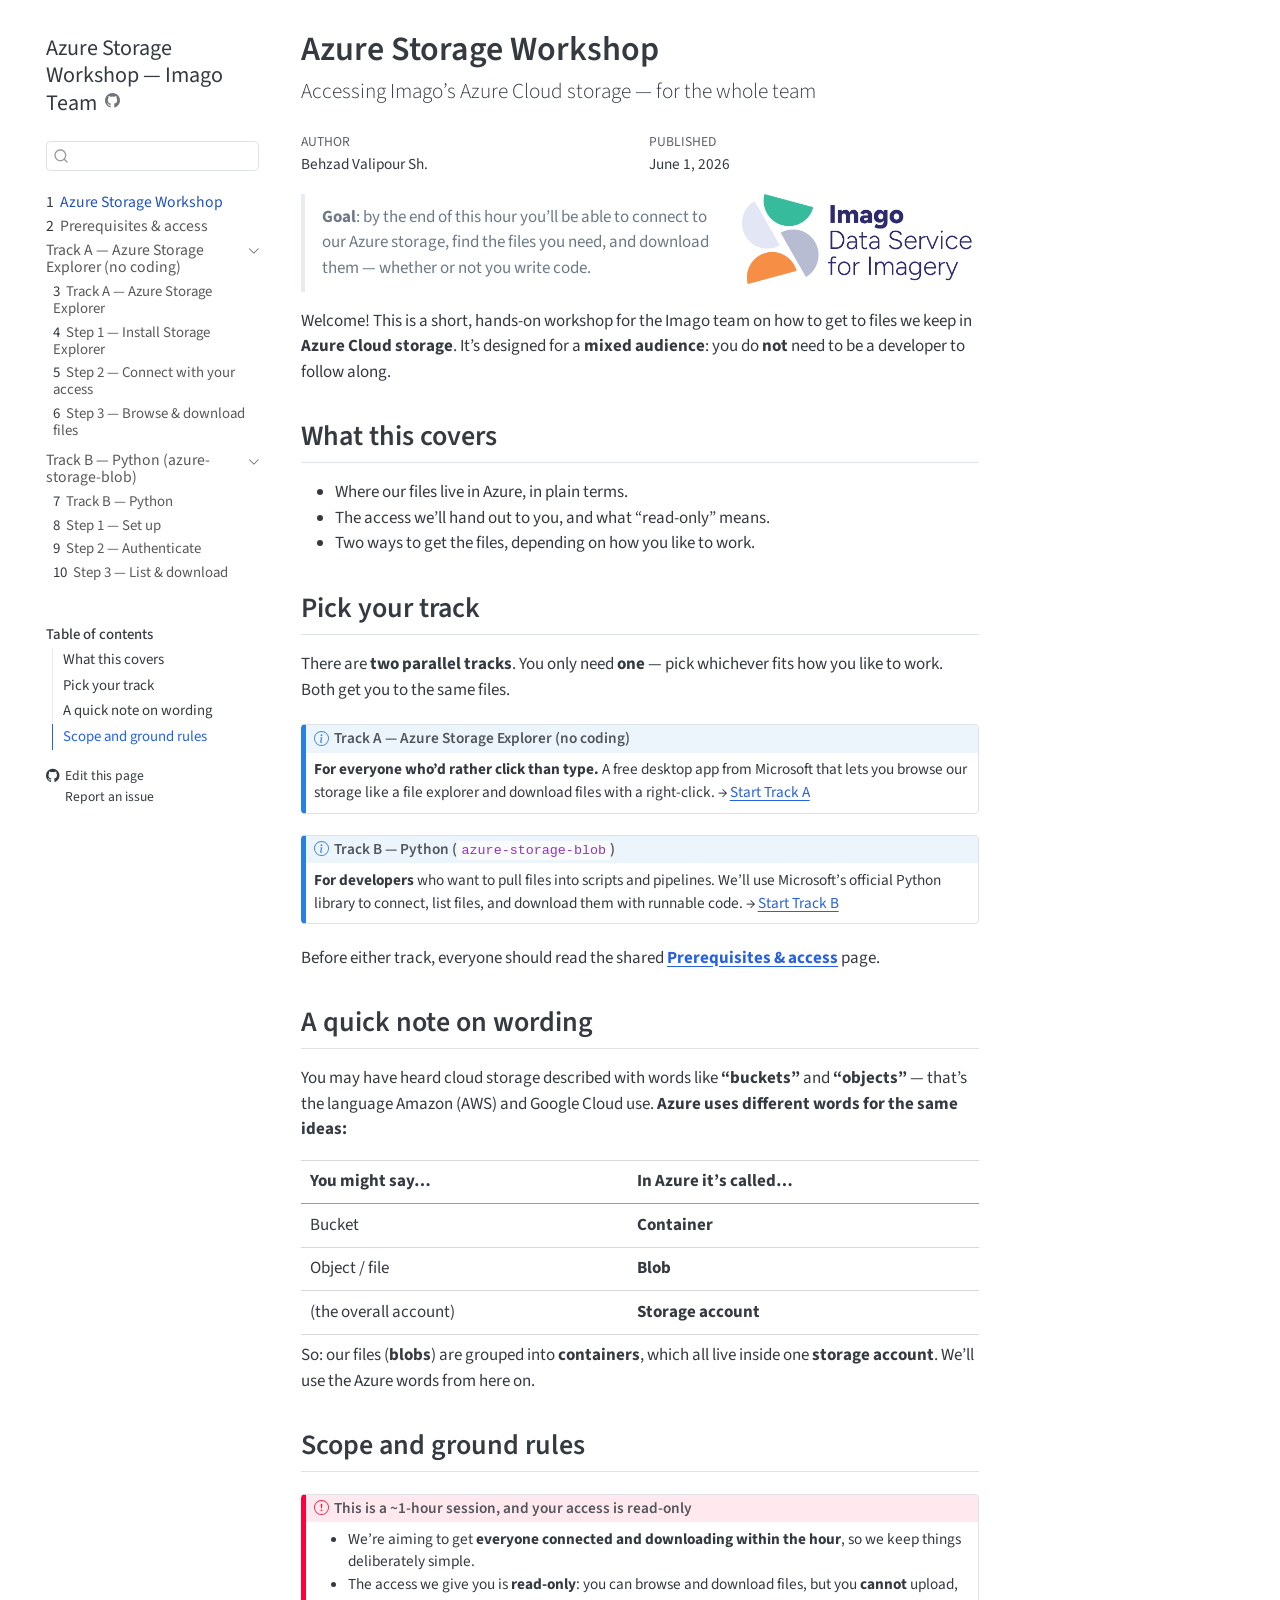
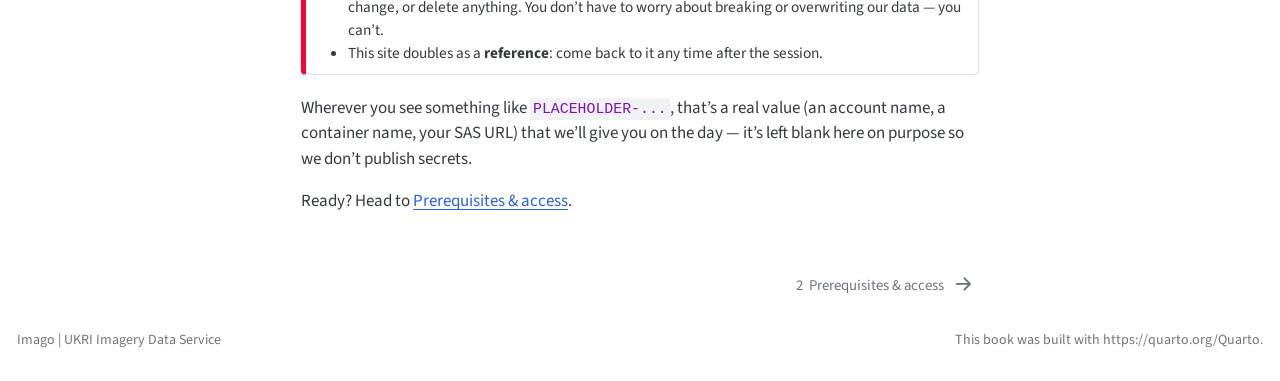
==== docs/index.html @ 2b56b3c7 "initial commit azure-storage-workshop" ====
<!DOCTYPE html>
<html xmlns="http://www.w3.org/1999/xhtml" lang="en" xml:lang="en"><head>

<meta charset="utf-8">
<meta name="generator" content="quarto-1.8.27">

<meta name="viewport" content="width=device-width, initial-scale=1.0, user-scalable=yes">

<meta name="author" content="Behzad Valipour Sh.">
<meta name="dcterms.date" content="2026-06-01">

<title>Azure Storage Workshop</title>
<style>
code{white-space: pre-wrap;}
span.smallcaps{font-variant: small-caps;}
div.columns{display: flex; gap: min(4vw, 1.5em);}
div.column{flex: auto; overflow-x: auto;}
div.hanging-indent{margin-left: 1.5em; text-indent: -1.5em;}
ul.task-list{list-style: none;}
ul.task-list li input[type="checkbox"] {
  width: 0.8em;
  margin: 0 0.8em 0.2em -1em; /* quarto-specific, see https://github.com/quarto-dev/quarto-cli/issues/4556 */ 
  vertical-align: middle;
}
</style>


<script src="site_libs/quarto-nav/quarto-nav.js"></script>
<script src="site_libs/quarto-nav/headroom.min.js"></script>
<script src="site_libs/clipboard/clipboard.min.js"></script>
<script src="site_libs/quarto-search/autocomplete.umd.js"></script>
<script src="site_libs/quarto-search/fuse.min.js"></script>
<script src="site_libs/quarto-search/quarto-search.js"></script>
<meta name="quarto:offset" content="./">
<link href="./prerequisites.html" rel="next">
<link href="./assets/Imago-logo.png" rel="icon" type="image/png">
<script src="site_libs/quarto-html/quarto.js" type="module"></script>
<script src="site_libs/quarto-html/tabsets/tabsets.js" type="module"></script>
<script src="site_libs/quarto-html/axe/axe-check.js" type="module"></script>
<script src="site_libs/quarto-html/popper.min.js"></script>
<script src="site_libs/quarto-html/tippy.umd.min.js"></script>
<script src="site_libs/quarto-html/anchor.min.js"></script>
<link href="site_libs/quarto-html/tippy.css" rel="stylesheet">
<link href="site_libs/quarto-html/quarto-syntax-highlighting-ed96de9b727972fe78a7b5d16c58bf87.css" rel="stylesheet" id="quarto-text-highlighting-styles">
<script src="site_libs/bootstrap/bootstrap.min.js"></script>
<link href="site_libs/bootstrap/bootstrap-icons.css" rel="stylesheet">
<link href="site_libs/bootstrap/bootstrap-0cb4c2277ae696d2244f88e65b6d4bdd.min.css" rel="stylesheet" append-hash="true" id="quarto-bootstrap" data-mode="light">
<script id="quarto-search-options" type="application/json">{
  "location": "sidebar",
  "copy-button": false,
  "collapse-after": 3,
  "panel-placement": "start",
  "type": "textbox",
  "limit": 50,
  "keyboard-shortcut": [
    "f",
    "/",
    "s"
  ],
  "show-item-context": false,
  "language": {
    "search-no-results-text": "No results",
    "search-matching-documents-text": "matching documents",
    "search-copy-link-title": "Copy link to search",
    "search-hide-matches-text": "Hide additional matches",
    "search-more-match-text": "more match in this document",
    "search-more-matches-text": "more matches in this document",
    "search-clear-button-title": "Clear",
    "search-text-placeholder": "",
    "search-detached-cancel-button-title": "Cancel",
    "search-submit-button-title": "Submit",
    "search-label": "Search"
  }
}</script>


<link rel="stylesheet" href="styles.css">
</head>

<body class="nav-sidebar floating quarto-light">

<div id="quarto-search-results"></div>
  <header id="quarto-header" class="headroom fixed-top">
  <nav class="quarto-secondary-nav">
    <div class="container-fluid d-flex">
      <button type="button" class="quarto-btn-toggle btn" data-bs-toggle="collapse" role="button" data-bs-target=".quarto-sidebar-collapse-item" aria-controls="quarto-sidebar" aria-expanded="false" aria-label="Toggle sidebar navigation" onclick="if (window.quartoToggleHeadroom) { window.quartoToggleHeadroom(); }">
        <i class="bi bi-layout-text-sidebar-reverse"></i>
      </button>
        <nav class="quarto-page-breadcrumbs" aria-label="breadcrumb"><ol class="breadcrumb"><li class="breadcrumb-item"><a href="./index.html"><span class="chapter-number">1</span>&nbsp; <span class="chapter-title">Azure Storage Workshop</span></a></li></ol></nav>
        <a class="flex-grow-1" role="navigation" data-bs-toggle="collapse" data-bs-target=".quarto-sidebar-collapse-item" aria-controls="quarto-sidebar" aria-expanded="false" aria-label="Toggle sidebar navigation" onclick="if (window.quartoToggleHeadroom) { window.quartoToggleHeadroom(); }">      
        </a>
      <button type="button" class="btn quarto-search-button" aria-label="Search" onclick="window.quartoOpenSearch();">
        <i class="bi bi-search"></i>
      </button>
    </div>
  </nav>
</header>
<!-- content -->
<div id="quarto-content" class="quarto-container page-columns page-rows-contents page-layout-article">
<!-- sidebar -->
  <nav id="quarto-sidebar" class="sidebar collapse collapse-horizontal quarto-sidebar-collapse-item sidebar-navigation floating overflow-auto">
    <div class="pt-lg-2 mt-2 text-left sidebar-header">
    <div class="sidebar-title mb-0 py-0">
      <a href="./">Azure Storage Workshop — Imago Team</a> 
        <div class="sidebar-tools-main">
    <a href="https://github.com/Imago-SDRUK/github_training" title="Source Code" class="quarto-navigation-tool px-1" aria-label="Source Code"><i class="bi bi-github"></i></a>
</div>
    </div>
      </div>
        <div class="mt-2 flex-shrink-0 align-items-center">
        <div class="sidebar-search">
        <div id="quarto-search" class="" title="Search"></div>
        </div>
        </div>
    <div class="sidebar-menu-container"> 
    <ul class="list-unstyled mt-1">
        <li class="sidebar-item">
  <div class="sidebar-item-container"> 
  <a href="./index.html" class="sidebar-item-text sidebar-link active">
 <span class="menu-text"><span class="chapter-number">1</span>&nbsp; <span class="chapter-title">Azure Storage Workshop</span></span></a>
  </div>
</li>
        <li class="sidebar-item">
  <div class="sidebar-item-container"> 
  <a href="./prerequisites.html" class="sidebar-item-text sidebar-link">
 <span class="menu-text"><span class="chapter-number">2</span>&nbsp; <span class="chapter-title">Prerequisites &amp; access</span></span></a>
  </div>
</li>
        <li class="sidebar-item sidebar-item-section">
      <div class="sidebar-item-container"> 
            <a class="sidebar-item-text sidebar-link text-start" data-bs-toggle="collapse" data-bs-target="#quarto-sidebar-section-1" role="navigation" aria-expanded="true">
 <span class="menu-text">Track A — Azure Storage Explorer (no coding)</span></a>
          <a class="sidebar-item-toggle text-start" data-bs-toggle="collapse" data-bs-target="#quarto-sidebar-section-1" role="navigation" aria-expanded="true" aria-label="Toggle section">
            <i class="bi bi-chevron-right ms-2"></i>
          </a> 
      </div>
      <ul id="quarto-sidebar-section-1" class="collapse list-unstyled sidebar-section depth1 show">  
          <li class="sidebar-item">
  <div class="sidebar-item-container"> 
  <a href="./track-a/index.html" class="sidebar-item-text sidebar-link">
 <span class="menu-text"><span class="chapter-number">3</span>&nbsp; <span class="chapter-title">Track A — Azure Storage Explorer</span></span></a>
  </div>
</li>
          <li class="sidebar-item">
  <div class="sidebar-item-container"> 
  <a href="./track-a/install.html" class="sidebar-item-text sidebar-link">
 <span class="menu-text"><span class="chapter-number">4</span>&nbsp; <span class="chapter-title">Step 1 — Install Storage Explorer</span></span></a>
  </div>
</li>
          <li class="sidebar-item">
  <div class="sidebar-item-container"> 
  <a href="./track-a/connect.html" class="sidebar-item-text sidebar-link">
 <span class="menu-text"><span class="chapter-number">5</span>&nbsp; <span class="chapter-title">Step 2 — Connect with your access</span></span></a>
  </div>
</li>
          <li class="sidebar-item">
  <div class="sidebar-item-container"> 
  <a href="./track-a/browse-download.html" class="sidebar-item-text sidebar-link">
 <span class="menu-text"><span class="chapter-number">6</span>&nbsp; <span class="chapter-title">Step 3 — Browse &amp; download files</span></span></a>
  </div>
</li>
      </ul>
  </li>
        <li class="sidebar-item sidebar-item-section">
      <div class="sidebar-item-container"> 
            <a class="sidebar-item-text sidebar-link text-start" data-bs-toggle="collapse" data-bs-target="#quarto-sidebar-section-2" role="navigation" aria-expanded="true">
 <span class="menu-text">Track B — Python (azure-storage-blob)</span></a>
          <a class="sidebar-item-toggle text-start" data-bs-toggle="collapse" data-bs-target="#quarto-sidebar-section-2" role="navigation" aria-expanded="true" aria-label="Toggle section">
            <i class="bi bi-chevron-right ms-2"></i>
          </a> 
      </div>
      <ul id="quarto-sidebar-section-2" class="collapse list-unstyled sidebar-section depth1 show">  
          <li class="sidebar-item">
  <div class="sidebar-item-container"> 
  <a href="./track-b/index.html" class="sidebar-item-text sidebar-link">
 <span class="menu-text"><span class="chapter-number">7</span>&nbsp; <span class="chapter-title">Track B — Python</span></span></a>
  </div>
</li>
          <li class="sidebar-item">
  <div class="sidebar-item-container"> 
  <a href="./track-b/setup.html" class="sidebar-item-text sidebar-link">
 <span class="menu-text"><span class="chapter-number">8</span>&nbsp; <span class="chapter-title">Step 1 — Set up</span></span></a>
  </div>
</li>
          <li class="sidebar-item">
  <div class="sidebar-item-container"> 
  <a href="./track-b/authenticate.html" class="sidebar-item-text sidebar-link">
 <span class="menu-text"><span class="chapter-number">9</span>&nbsp; <span class="chapter-title">Step 2 — Authenticate</span></span></a>
  </div>
</li>
          <li class="sidebar-item">
  <div class="sidebar-item-container"> 
  <a href="./track-b/list-download.html" class="sidebar-item-text sidebar-link">
 <span class="menu-text"><span class="chapter-number">10</span>&nbsp; <span class="chapter-title">Step 3 — List &amp; download</span></span></a>
  </div>
</li>
      </ul>
  </li>
    </ul>
    </div>
    <nav id="TOC" role="doc-toc" class="toc-active">
    <h2 id="toc-title">Table of contents</h2>
   
  <ul class="collapse">
  <li><a href="#what-this-covers" id="toc-what-this-covers" class="nav-link active" data-scroll-target="#what-this-covers">What this covers</a></li>
  <li><a href="#pick-your-track" id="toc-pick-your-track" class="nav-link" data-scroll-target="#pick-your-track">Pick your track</a></li>
  <li><a href="#sec-terminology" id="toc-sec-terminology" class="nav-link" data-scroll-target="#sec-terminology">A quick note on wording</a></li>
  <li><a href="#scope-and-ground-rules" id="toc-scope-and-ground-rules" class="nav-link" data-scroll-target="#scope-and-ground-rules">Scope and ground rules</a></li>
  </ul>
<div class="toc-actions"><ul class="collapse"><li><a href="https://github.com/Imago-SDRUK/github_training/edit/main/index.qmd" class="toc-action"><i class="bi bi-github"></i>Edit this page</a></li><li><a href="https://github.com/Imago-SDRUK/github_training/issues/new" class="toc-action"><i class="bi empty"></i>Report an issue</a></li></ul></div></nav>
</nav>
<div id="quarto-sidebar-glass" class="quarto-sidebar-collapse-item" data-bs-toggle="collapse" data-bs-target=".quarto-sidebar-collapse-item"></div>
<!-- margin-sidebar -->
    <div id="quarto-margin-sidebar" class="sidebar margin-sidebar zindex-bottom">
    </div>
<!-- main -->
<main class="content" id="quarto-document-content">

<header id="title-block-header" class="quarto-title-block default">
<div class="quarto-title">
<h1 class="title">Azure Storage Workshop</h1>
<p class="subtitle lead">Accessing Imago’s Azure Cloud storage — for the whole team</p>
</div>



<div class="quarto-title-meta">

    <div>
    <div class="quarto-title-meta-heading">Author</div>
    <div class="quarto-title-meta-contents">
             <p>Behzad Valipour Sh. </p>
          </div>
  </div>
    
    <div>
    <div class="quarto-title-meta-heading">Published</div>
    <div class="quarto-title-meta-contents">
      <p class="date">June 1, 2026</p>
    </div>
  </div>
  
    
  </div>
  


</header>


<p><img src="assets/Imago-logo.png" title="Azure Storage Workshop — Imago Team" class="quarto-cover-image nolightbox img-fluid"></p>
<blockquote class="blockquote">
<p><strong>Goal</strong>: by the end of this hour you’ll be able to connect to our Azure storage, find the files you need, and download them — whether or not you write code.</p>
</blockquote>
<p>Welcome! This is a short, hands-on workshop for the Imago team on how to get to files we keep in <strong>Azure Cloud storage</strong>. It’s designed for a <strong>mixed audience</strong>: you do <strong>not</strong> need to be a developer to follow along.</p>
<section id="what-this-covers" class="level2">
<h2 class="anchored" data-anchor-id="what-this-covers">What this covers</h2>
<ul>
<li>Where our files live in Azure, in plain terms.</li>
<li>The access we’ll hand out to you, and what “read-only” means.</li>
<li>Two ways to get the files, depending on how you like to work.</li>
</ul>
</section>
<section id="pick-your-track" class="level2">
<h2 class="anchored" data-anchor-id="pick-your-track">Pick your track</h2>
<p>There are <strong>two parallel tracks</strong>. You only need <strong>one</strong> — pick whichever fits how you like to work. Both get you to the same files.</p>
<div class="callout callout-style-default callout-note callout-titled">
<div class="callout-header d-flex align-content-center">
<div class="callout-icon-container">
<i class="callout-icon"></i>
</div>
<div class="callout-title-container flex-fill">
<span class="screen-reader-only">Note</span>Track A — Azure Storage Explorer (no coding)
</div>
</div>
<div class="callout-body-container callout-body">
<p><strong>For everyone who’d rather click than type.</strong> A free desktop app from Microsoft that lets you browse our storage like a file explorer and download files with a right-click. → <a href="./track-a/index.html">Start Track A</a></p>
</div>
</div>
<div class="callout callout-style-default callout-note callout-titled">
<div class="callout-header d-flex align-content-center">
<div class="callout-icon-container">
<i class="callout-icon"></i>
</div>
<div class="callout-title-container flex-fill">
<span class="screen-reader-only">Note</span>Track B — Python (<code>azure-storage-blob</code>)
</div>
</div>
<div class="callout-body-container callout-body">
<p><strong>For developers</strong> who want to pull files into scripts and pipelines. We’ll use Microsoft’s official Python library to connect, list files, and download them with runnable code. → <a href="./track-b/index.html">Start Track B</a></p>
</div>
</div>
<p>Before either track, everyone should read the shared <a href="./prerequisites.html"><strong>Prerequisites &amp; access</strong></a> page.</p>
</section>
<section id="sec-terminology" class="level2">
<h2 class="anchored" data-anchor-id="sec-terminology">A quick note on wording</h2>
<p>You may have heard cloud storage described with words like <strong>“buckets”</strong> and <strong>“objects”</strong> — that’s the language Amazon (AWS) and Google Cloud use. <strong>Azure uses different words for the same ideas:</strong></p>
<table class="caption-top table">
<thead>
<tr class="header">
<th>You might say…</th>
<th>In Azure it’s called…</th>
</tr>
</thead>
<tbody>
<tr class="odd">
<td>Bucket</td>
<td><strong>Container</strong></td>
</tr>
<tr class="even">
<td>Object / file</td>
<td><strong>Blob</strong></td>
</tr>
<tr class="odd">
<td>(the overall account)</td>
<td><strong>Storage account</strong></td>
</tr>
</tbody>
</table>
<p>So: our files (<strong>blobs</strong>) are grouped into <strong>containers</strong>, which all live inside one <strong>storage account</strong>. We’ll use the Azure words from here on.</p>
</section>
<section id="scope-and-ground-rules" class="level2">
<h2 class="anchored" data-anchor-id="scope-and-ground-rules">Scope and ground rules</h2>
<div class="callout callout-style-default callout-important callout-titled">
<div class="callout-header d-flex align-content-center">
<div class="callout-icon-container">
<i class="callout-icon"></i>
</div>
<div class="callout-title-container flex-fill">
<span class="screen-reader-only">Important</span>This is a ~1-hour session, and your access is read-only
</div>
</div>
<div class="callout-body-container callout-body">
<ul>
<li>We’re aiming to get <strong>everyone connected and downloading within the hour</strong>, so we keep things deliberately simple.</li>
<li>The access we give you is <strong>read-only</strong>: you can browse and download files, but you <strong>cannot</strong> upload, change, or delete anything. You don’t have to worry about breaking or overwriting our data — you can’t.</li>
<li>This site doubles as a <strong>reference</strong>: come back to it any time after the session.</li>
</ul>
</div>
</div>
<p>Wherever you see something like <code>PLACEHOLDER-...</code>, that’s a real value (an account name, a container name, your SAS URL) that we’ll give you on the day — it’s left blank here on purpose so we don’t publish secrets.</p>
<p>Ready? Head to <a href="./prerequisites.html">Prerequisites &amp; access</a>.</p>


</section>

</main> <!-- /main -->
<script id="quarto-html-after-body" type="application/javascript">
  window.document.addEventListener("DOMContentLoaded", function (event) {
    const icon = "";
    const anchorJS = new window.AnchorJS();
    anchorJS.options = {
      placement: 'right',
      icon: icon
    };
    anchorJS.add('.anchored');
    const isCodeAnnotation = (el) => {
      for (const clz of el.classList) {
        if (clz.startsWith('code-annotation-')) {                     
          return true;
        }
      }
      return false;
    }
    const onCopySuccess = function(e) {
      // button target
      const button = e.trigger;
      // don't keep focus
      button.blur();
      // flash "checked"
      button.classList.add('code-copy-button-checked');
      var currentTitle = button.getAttribute("title");
      button.setAttribute("title", "Copied!");
      let tooltip;
      if (window.bootstrap) {
        button.setAttribute("data-bs-toggle", "tooltip");
        button.setAttribute("data-bs-placement", "left");
        button.setAttribute("data-bs-title", "Copied!");
        tooltip = new bootstrap.Tooltip(button, 
          { trigger: "manual", 
            customClass: "code-copy-button-tooltip",
            offset: [0, -8]});
        tooltip.show();    
      }
      setTimeout(function() {
        if (tooltip) {
          tooltip.hide();
          button.removeAttribute("data-bs-title");
          button.removeAttribute("data-bs-toggle");
          button.removeAttribute("data-bs-placement");
        }
        button.setAttribute("title", currentTitle);
        button.classList.remove('code-copy-button-checked');
      }, 1000);
      // clear code selection
      e.clearSelection();
    }
    const getTextToCopy = function(trigger) {
      const outerScaffold = trigger.parentElement.cloneNode(true);
      const codeEl = outerScaffold.querySelector('code');
      for (const childEl of codeEl.children) {
        if (isCodeAnnotation(childEl)) {
          childEl.remove();
        }
      }
      return codeEl.innerText;
    }
    const clipboard = new window.ClipboardJS('.code-copy-button:not([data-in-quarto-modal])', {
      text: getTextToCopy
    });
    clipboard.on('success', onCopySuccess);
    if (window.document.getElementById('quarto-embedded-source-code-modal')) {
      const clipboardModal = new window.ClipboardJS('.code-copy-button[data-in-quarto-modal]', {
        text: getTextToCopy,
        container: window.document.getElementById('quarto-embedded-source-code-modal')
      });
      clipboardModal.on('success', onCopySuccess);
    }
      var localhostRegex = new RegExp(/^(?:http|https):\/\/localhost\:?[0-9]*\//);
      var mailtoRegex = new RegExp(/^mailto:/);
        var filterRegex = new RegExp('/' + window.location.host + '/');
      var isInternal = (href) => {
          return filterRegex.test(href) || localhostRegex.test(href) || mailtoRegex.test(href);
      }
      // Inspect non-navigation links and adorn them if external
     var links = window.document.querySelectorAll('a[href]:not(.nav-link):not(.navbar-brand):not(.toc-action):not(.sidebar-link):not(.sidebar-item-toggle):not(.pagination-link):not(.no-external):not([aria-hidden]):not(.dropdown-item):not(.quarto-navigation-tool):not(.about-link)');
      for (var i=0; i<links.length; i++) {
        const link = links[i];
        if (!isInternal(link.href)) {
          // undo the damage that might have been done by quarto-nav.js in the case of
          // links that we want to consider external
          if (link.dataset.originalHref !== undefined) {
            link.href = link.dataset.originalHref;
          }
        }
      }
    function tippyHover(el, contentFn, onTriggerFn, onUntriggerFn) {
      const config = {
        allowHTML: true,
        maxWidth: 500,
        delay: 100,
        arrow: false,
        appendTo: function(el) {
            return el.parentElement;
        },
        interactive: true,
        interactiveBorder: 10,
        theme: 'quarto',
        placement: 'bottom-start',
      };
      if (contentFn) {
        config.content = contentFn;
      }
      if (onTriggerFn) {
        config.onTrigger = onTriggerFn;
      }
      if (onUntriggerFn) {
        config.onUntrigger = onUntriggerFn;
      }
      window.tippy(el, config); 
    }
    const noterefs = window.document.querySelectorAll('a[role="doc-noteref"]');
    for (var i=0; i<noterefs.length; i++) {
      const ref = noterefs[i];
      tippyHover(ref, function() {
        // use id or data attribute instead here
        let href = ref.getAttribute('data-footnote-href') || ref.getAttribute('href');
        try { href = new URL(href).hash; } catch {}
        const id = href.replace(/^#\/?/, "");
        const note = window.document.getElementById(id);
        if (note) {
          return note.innerHTML;
        } else {
          return "";
        }
      });
    }
    const xrefs = window.document.querySelectorAll('a.quarto-xref');
    const processXRef = (id, note) => {
      // Strip column container classes
      const stripColumnClz = (el) => {
        el.classList.remove("page-full", "page-columns");
        if (el.children) {
          for (const child of el.children) {
            stripColumnClz(child);
          }
        }
      }
      stripColumnClz(note)
      if (id === null || id.startsWith('sec-')) {
        // Special case sections, only their first couple elements
        const container = document.createElement("div");
        if (note.children && note.children.length > 2) {
          container.appendChild(note.children[0].cloneNode(true));
          for (let i = 1; i < note.children.length; i++) {
            const child = note.children[i];
            if (child.tagName === "P" && child.innerText === "") {
              continue;
            } else {
              container.appendChild(child.cloneNode(true));
              break;
            }
          }
          if (window.Quarto?.typesetMath) {
            window.Quarto.typesetMath(container);
          }
          return container.innerHTML
        } else {
          if (window.Quarto?.typesetMath) {
            window.Quarto.typesetMath(note);
          }
          return note.innerHTML;
        }
      } else {
        // Remove any anchor links if they are present
        const anchorLink = note.querySelector('a.anchorjs-link');
        if (anchorLink) {
          anchorLink.remove();
        }
        if (window.Quarto?.typesetMath) {
          window.Quarto.typesetMath(note);
        }
        if (note.classList.contains("callout")) {
          return note.outerHTML;
        } else {
          return note.innerHTML;
        }
      }
    }
    for (var i=0; i<xrefs.length; i++) {
      const xref = xrefs[i];
      tippyHover(xref, undefined, function(instance) {
        instance.disable();
        let url = xref.getAttribute('href');
        let hash = undefined; 
        if (url.startsWith('#')) {
          hash = url;
        } else {
          try { hash = new URL(url).hash; } catch {}
        }
        if (hash) {
          const id = hash.replace(/^#\/?/, "");
          const note = window.document.getElementById(id);
          if (note !== null) {
            try {
              const html = processXRef(id, note.cloneNode(true));
              instance.setContent(html);
            } finally {
              instance.enable();
              instance.show();
            }
          } else {
            // See if we can fetch this
            fetch(url.split('#')[0])
            .then(res => res.text())
            .then(html => {
              const parser = new DOMParser();
              const htmlDoc = parser.parseFromString(html, "text/html");
              const note = htmlDoc.getElementById(id);
              if (note !== null) {
                const html = processXRef(id, note);
                instance.setContent(html);
              } 
            }).finally(() => {
              instance.enable();
              instance.show();
            });
          }
        } else {
          // See if we can fetch a full url (with no hash to target)
          // This is a special case and we should probably do some content thinning / targeting
          fetch(url)
          .then(res => res.text())
          .then(html => {
            const parser = new DOMParser();
            const htmlDoc = parser.parseFromString(html, "text/html");
            const note = htmlDoc.querySelector('main.content');
            if (note !== null) {
              // This should only happen for chapter cross references
              // (since there is no id in the URL)
              // remove the first header
              if (note.children.length > 0 && note.children[0].tagName === "HEADER") {
                note.children[0].remove();
              }
              const html = processXRef(null, note);
              instance.setContent(html);
            } 
          }).finally(() => {
            instance.enable();
            instance.show();
          });
        }
      }, function(instance) {
      });
    }
        let selectedAnnoteEl;
        const selectorForAnnotation = ( cell, annotation) => {
          let cellAttr = 'data-code-cell="' + cell + '"';
          let lineAttr = 'data-code-annotation="' +  annotation + '"';
          const selector = 'span[' + cellAttr + '][' + lineAttr + ']';
          return selector;
        }
        const selectCodeLines = (annoteEl) => {
          const doc = window.document;
          const targetCell = annoteEl.getAttribute("data-target-cell");
          const targetAnnotation = annoteEl.getAttribute("data-target-annotation");
          const annoteSpan = window.document.querySelector(selectorForAnnotation(targetCell, targetAnnotation));
          const lines = annoteSpan.getAttribute("data-code-lines").split(",");
          const lineIds = lines.map((line) => {
            return targetCell + "-" + line;
          })
          let top = null;
          let height = null;
          let parent = null;
          if (lineIds.length > 0) {
              //compute the position of the single el (top and bottom and make a div)
              const el = window.document.getElementById(lineIds[0]);
              top = el.offsetTop;
              height = el.offsetHeight;
              parent = el.parentElement.parentElement;
            if (lineIds.length > 1) {
              const lastEl = window.document.getElementById(lineIds[lineIds.length - 1]);
              const bottom = lastEl.offsetTop + lastEl.offsetHeight;
              height = bottom - top;
            }
            if (top !== null && height !== null && parent !== null) {
              // cook up a div (if necessary) and position it 
              let div = window.document.getElementById("code-annotation-line-highlight");
              if (div === null) {
                div = window.document.createElement("div");
                div.setAttribute("id", "code-annotation-line-highlight");
                div.style.position = 'absolute';
                parent.appendChild(div);
              }
              div.style.top = top - 2 + "px";
              div.style.height = height + 4 + "px";
              div.style.left = 0;
              let gutterDiv = window.document.getElementById("code-annotation-line-highlight-gutter");
              if (gutterDiv === null) {
                gutterDiv = window.document.createElement("div");
                gutterDiv.setAttribute("id", "code-annotation-line-highlight-gutter");
                gutterDiv.style.position = 'absolute';
                const codeCell = window.document.getElementById(targetCell);
                const gutter = codeCell.querySelector('.code-annotation-gutter');
                gutter.appendChild(gutterDiv);
              }
              gutterDiv.style.top = top - 2 + "px";
              gutterDiv.style.height = height + 4 + "px";
            }
            selectedAnnoteEl = annoteEl;
          }
        };
        const unselectCodeLines = () => {
          const elementsIds = ["code-annotation-line-highlight", "code-annotation-line-highlight-gutter"];
          elementsIds.forEach((elId) => {
            const div = window.document.getElementById(elId);
            if (div) {
              div.remove();
            }
          });
          selectedAnnoteEl = undefined;
        };
          // Handle positioning of the toggle
      window.addEventListener(
        "resize",
        throttle(() => {
          elRect = undefined;
          if (selectedAnnoteEl) {
            selectCodeLines(selectedAnnoteEl);
          }
        }, 10)
      );
      function throttle(fn, ms) {
      let throttle = false;
      let timer;
        return (...args) => {
          if(!throttle) { // first call gets through
              fn.apply(this, args);
              throttle = true;
          } else { // all the others get throttled
              if(timer) clearTimeout(timer); // cancel #2
              timer = setTimeout(() => {
                fn.apply(this, args);
                timer = throttle = false;
              }, ms);
          }
        };
      }
        // Attach click handler to the DT
        const annoteDls = window.document.querySelectorAll('dt[data-target-cell]');
        for (const annoteDlNode of annoteDls) {
          annoteDlNode.addEventListener('click', (event) => {
            const clickedEl = event.target;
            if (clickedEl !== selectedAnnoteEl) {
              unselectCodeLines();
              const activeEl = window.document.querySelector('dt[data-target-cell].code-annotation-active');
              if (activeEl) {
                activeEl.classList.remove('code-annotation-active');
              }
              selectCodeLines(clickedEl);
              clickedEl.classList.add('code-annotation-active');
            } else {
              // Unselect the line
              unselectCodeLines();
              clickedEl.classList.remove('code-annotation-active');
            }
          });
        }
    const findCites = (el) => {
      const parentEl = el.parentElement;
      if (parentEl) {
        const cites = parentEl.dataset.cites;
        if (cites) {
          return {
            el,
            cites: cites.split(' ')
          };
        } else {
          return findCites(el.parentElement)
        }
      } else {
        return undefined;
      }
    };
    var bibliorefs = window.document.querySelectorAll('a[role="doc-biblioref"]');
    for (var i=0; i<bibliorefs.length; i++) {
      const ref = bibliorefs[i];
      const citeInfo = findCites(ref);
      if (citeInfo) {
        tippyHover(citeInfo.el, function() {
          var popup = window.document.createElement('div');
          citeInfo.cites.forEach(function(cite) {
            var citeDiv = window.document.createElement('div');
            citeDiv.classList.add('hanging-indent');
            citeDiv.classList.add('csl-entry');
            var biblioDiv = window.document.getElementById('ref-' + cite);
            if (biblioDiv) {
              citeDiv.innerHTML = biblioDiv.innerHTML;
            }
            popup.appendChild(citeDiv);
          });
          return popup.innerHTML;
        });
      }
    }
  });
  </script>
<nav class="page-navigation">
  <div class="nav-page nav-page-previous">
  </div>
  <div class="nav-page nav-page-next">
      <a href="./prerequisites.html" class="pagination-link" aria-label="Prerequisites &amp; access">
        <span class="nav-page-text"><span class="chapter-number">2</span>&nbsp; <span class="chapter-title">Prerequisites &amp; access</span></span> <i class="bi bi-arrow-right-short"></i>
      </a>
  </div>
</nav>
</div> <!-- /content -->
<footer class="footer">
  <div class="nav-footer">
    <div class="nav-footer-left">
<p>Imago | UKRI Imagery Data Service</p>
</div>   
    <div class="nav-footer-center">
      &nbsp;
    <div class="toc-actions d-sm-block d-md-none"><ul><li><a href="https://github.com/Imago-SDRUK/github_training/edit/main/index.qmd" class="toc-action"><i class="bi bi-github"></i>Edit this page</a></li><li><a href="https://github.com/Imago-SDRUK/github_training/issues/new" class="toc-action"><i class="bi empty"></i>Report an issue</a></li></ul></div></div>
    <div class="nav-footer-right">
<p>This book was built with https://quarto.org/Quarto.</p>
</div>
  </div>
</footer>




</body></html>
---- docs/site_libs/quarto-html/tippy.css ----
.tippy-box[data-animation=fade][data-state=hidden]{opacity:0}[data-tippy-root]{max-width:calc(100vw - 10px)}.tippy-box{position:relative;background-color:#333;color:#fff;border-radius:4px;font-size:14px;line-height:1.4;white-space:normal;outline:0;transition-property:transform,visibility,opacity}.tippy-box[data-placement^=top]>.tippy-arrow{bottom:0}.tippy-box[data-placement^=top]>.tippy-arrow:before{bottom:-7px;left:0;border-width:8px 8px 0;border-top-color:initial;transform-origin:center top}.tippy-box[data-placement^=bottom]>.tippy-arrow{top:0}.tippy-box[data-placement^=bottom]>.tippy-arrow:before{top:-7px;left:0;border-width:0 8px 8px;border-bottom-color:initial;transform-origin:center bottom}.tippy-box[data-placement^=left]>.tippy-arrow{right:0}.tippy-box[data-placement^=left]>.tippy-arrow:before{border-width:8px 0 8px 8px;border-left-color:initial;right:-7px;transform-origin:center left}.tippy-box[data-placement^=right]>.tippy-arrow{left:0}.tippy-box[data-placement^=right]>.tippy-arrow:before{left:-7px;border-width:8px 8px 8px 0;border-right-color:initial;transform-origin:center right}.tippy-box[data-inertia][data-state=visible]{transition-timing-function:cubic-bezier(.54,1.5,.38,1.11)}.tippy-arrow{width:16px;height:16px;color:#333}.tippy-arrow:before{content:"";position:absolute;border-color:transparent;border-style:solid}.tippy-content{position:relative;padding:5px 9px;z-index:1}
---- docs/site_libs/quarto-html/quarto-syntax-highlighting-ed96de9b727972fe78a7b5d16c58bf87.css ----
/* quarto syntax highlight colors */
:root {
  --quarto-hl-ot-color: #003B4F;
  --quarto-hl-at-color: #657422;
  --quarto-hl-ss-color: #20794D;
  --quarto-hl-an-color: #5E5E5E;
  --quarto-hl-fu-color: #4758AB;
  --quarto-hl-st-color: #20794D;
  --quarto-hl-cf-color: #003B4F;
  --quarto-hl-op-color: #5E5E5E;
  --quarto-hl-er-color: #AD0000;
  --quarto-hl-bn-color: #AD0000;
  --quarto-hl-al-color: #AD0000;
  --quarto-hl-va-color: #111111;
  --quarto-hl-bu-color: inherit;
  --quarto-hl-ex-color: inherit;
  --quarto-hl-pp-color: #AD0000;
  --quarto-hl-in-color: #5E5E5E;
  --quarto-hl-vs-color: #20794D;
  --quarto-hl-wa-color: #5E5E5E;
  --quarto-hl-do-color: #5E5E5E;
  --quarto-hl-im-color: #00769E;
  --quarto-hl-ch-color: #20794D;
  --quarto-hl-dt-color: #AD0000;
  --quarto-hl-fl-color: #AD0000;
  --quarto-hl-co-color: #5E5E5E;
  --quarto-hl-cv-color: #5E5E5E;
  --quarto-hl-cn-color: #8f5902;
  --quarto-hl-sc-color: #5E5E5E;
  --quarto-hl-dv-color: #AD0000;
  --quarto-hl-kw-color: #003B4F;
}

/* other quarto variables */
:root {
  --quarto-font-monospace: SFMono-Regular, Menlo, Monaco, Consolas, "Liberation Mono", "Courier New", monospace;
}

/* syntax highlight based on Pandoc's rules */
pre > code.sourceCode > span {
  color: #003B4F;
}

code.sourceCode > span {
  color: #003B4F;
}

div.sourceCode,
div.sourceCode pre.sourceCode {
  color: #003B4F;
}

/* Normal */
code span {
  color: #003B4F;
}

/* Alert */
code span.al {
  color: #AD0000;
  font-style: inherit;
}

/* Annotation */
code span.an {
  color: #5E5E5E;
  font-style: inherit;
}

/* Attribute */
code span.at {
  color: #657422;
  font-style: inherit;
}

/* BaseN */
code span.bn {
  color: #AD0000;
  font-style: inherit;
}

/* BuiltIn */
code span.bu {
  font-style: inherit;
}

/* ControlFlow */
code span.cf {
  color: #003B4F;
  font-weight: bold;
  font-style: inherit;
}

/* Char */
code span.ch {
  color: #20794D;
  font-style: inherit;
}

/* Constant */
code span.cn {
  color: #8f5902;
  font-style: inherit;
}

/* Comment */
code span.co {
  color: #5E5E5E;
  font-style: inherit;
}

/* CommentVar */
code span.cv {
  color: #5E5E5E;
  font-style: italic;
}

/* Documentation */
code span.do {
  color: #5E5E5E;
  font-style: italic;
}

/* DataType */
code span.dt {
  color: #AD0000;
  font-style: inherit;
}

/* DecVal */
code span.dv {
  color: #AD0000;
  font-style: inherit;
}

/* Error */
code span.er {
  color: #AD0000;
  font-style: inherit;
}

/* Extension */
code span.ex {
  font-style: inherit;
}

/* Float */
code span.fl {
  color: #AD0000;
  font-style: inherit;
}

/* Function */
code span.fu {
  color: #4758AB;
  font-style: inherit;
}

/* Import */
code span.im {
  color: #00769E;
  font-style: inherit;
}

/* Information */
code span.in {
  color: #5E5E5E;
  font-style: inherit;
}

/* Keyword */
code span.kw {
  color: #003B4F;
  font-weight: bold;
  font-style: inherit;
}

/* Operator */
code span.op {
  color: #5E5E5E;
  font-style: inherit;
}

/* Other */
code span.ot {
  color: #003B4F;
  font-style: inherit;
}

/* Preprocessor */
code span.pp {
  color: #AD0000;
  font-style: inherit;
}

/* SpecialChar */
code span.sc {
  color: #5E5E5E;
  font-style: inherit;
}

/* SpecialString */
code span.ss {
  color: #20794D;
  font-style: inherit;
}

/* String */
code span.st {
  color: #20794D;
  font-style: inherit;
}

/* Variable */
code span.va {
  color: #111111;
  font-style: inherit;
}

/* VerbatimString */
code span.vs {
  color: #20794D;
  font-style: inherit;
}

/* Warning */
code span.wa {
  color: #5E5E5E;
  font-style: italic;
}

.prevent-inlining {
  content: "</";
}

/*# sourceMappingURL=0920dd6d7437995b8cdf7429764427b1.css.map */
---- docs/styles.css ----
.issue-box {
  border: 2px solid #ccc;
  padding: 1em;
  margin: 1em 0;
  border-radius: 8px;
  background: #f9f9f9;
}
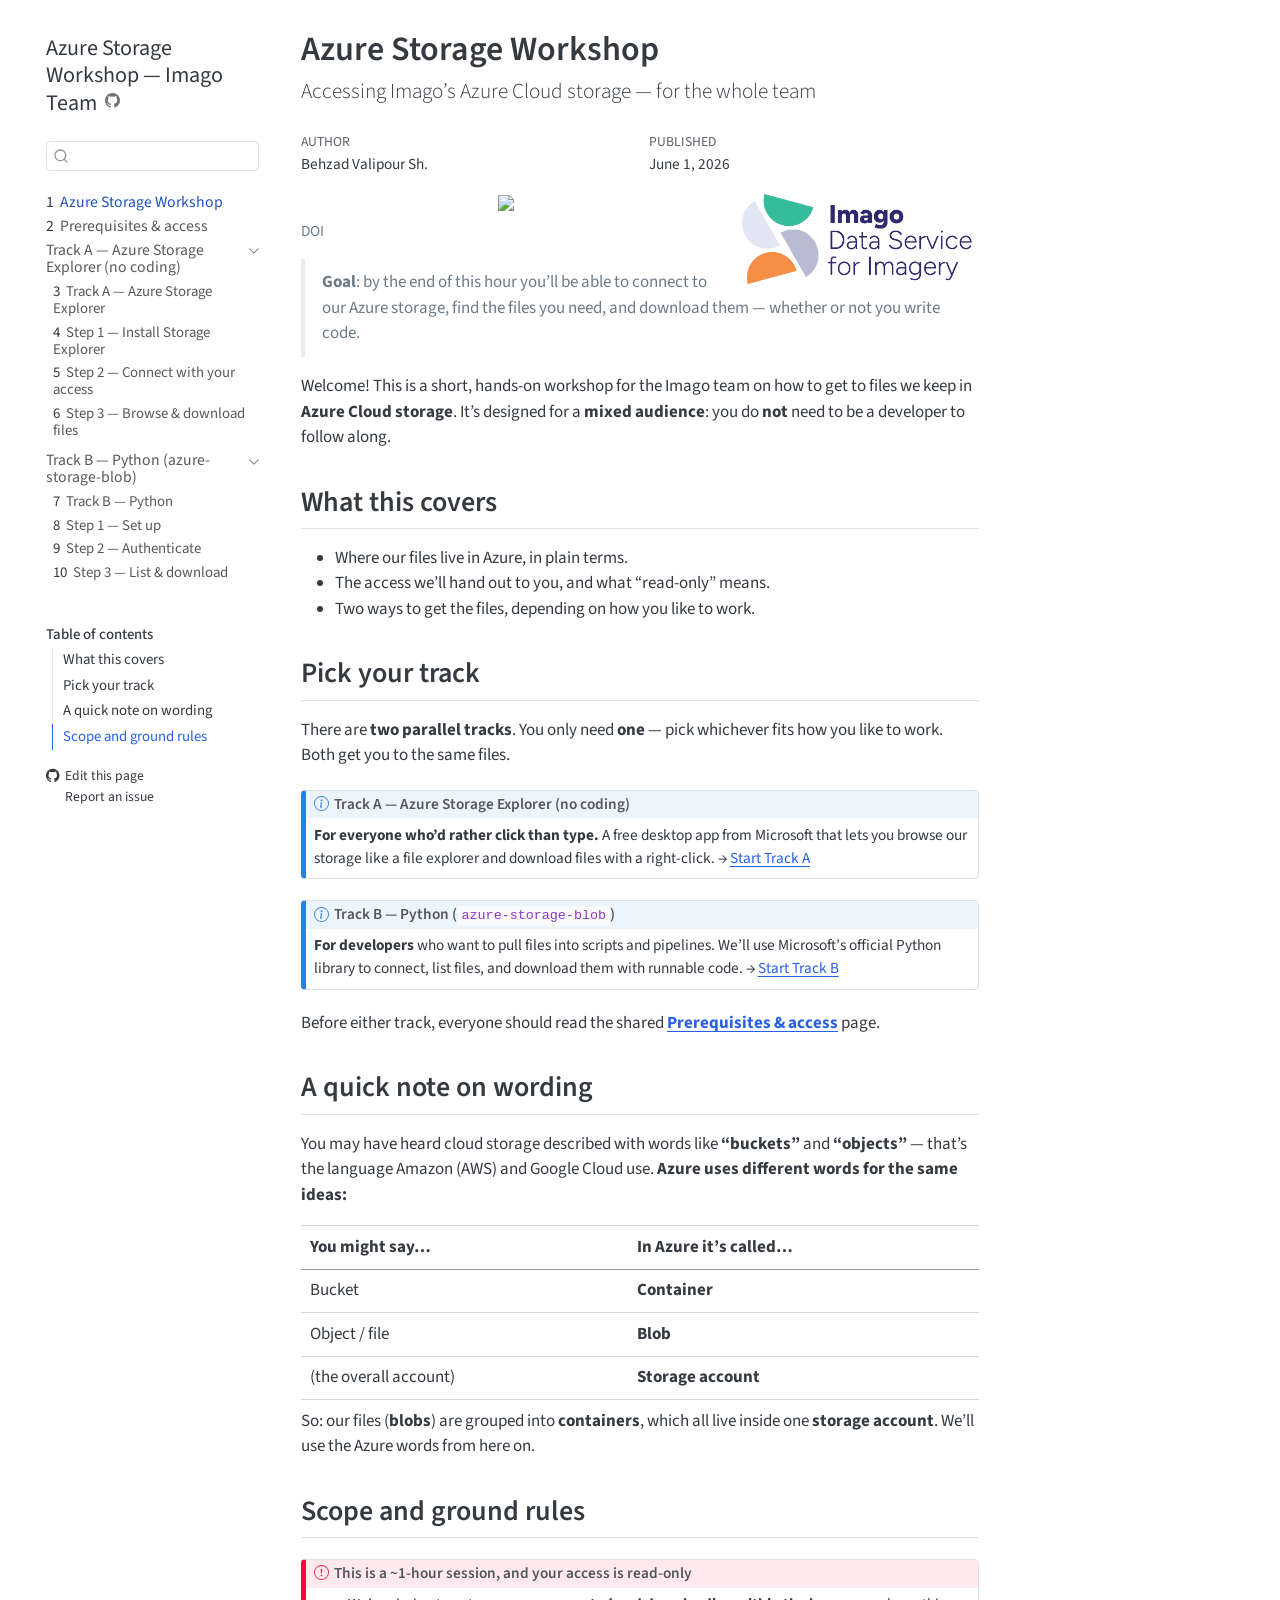
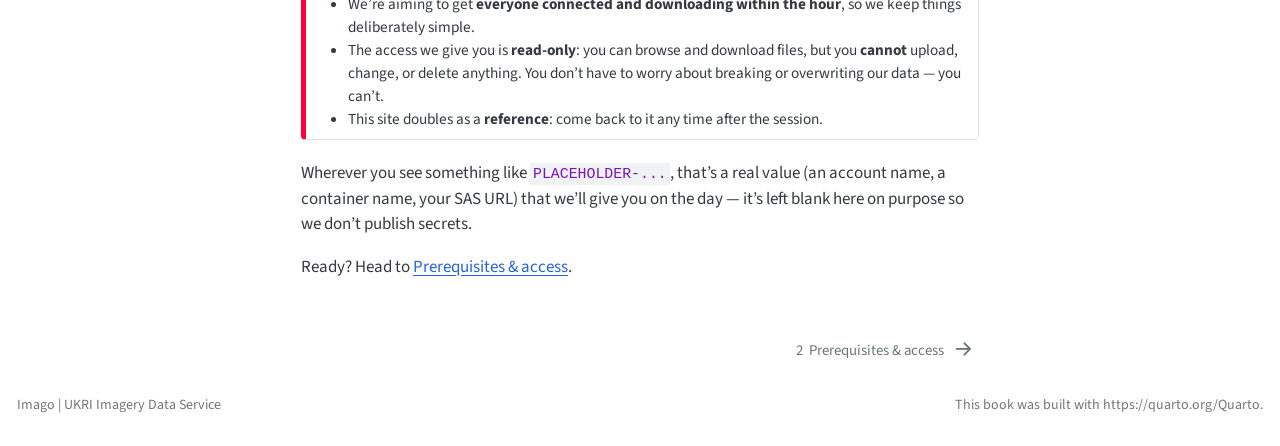
==== commit 1cf5e92f: "Add DOI badge to index.html" ====
--- a/docs/index.html
+++ b/docs/index.html
@@ -249,6 +249,12 @@
 
 
 <p><img src="assets/Imago-logo.png" title="Azure Storage Workshop — Imago Team" class="quarto-cover-image nolightbox img-fluid"></p>
+<div class="quarto-figure quarto-figure-center">
+<figure class="figure">
+<p><a href="https://doi.org/10.5281/zenodo.20494748"><img src="https://zenodo.org/badge/DOI/10.5281/zenodo.20494748.svg" class="img-fluid figure-img"></a></p>
+<figcaption>DOI</figcaption>
+</figure>
+</div>
 <blockquote class="blockquote">
 <p><strong>Goal</strong>: by the end of this hour you’ll be able to connect to our Azure storage, find the files you need, and download them — whether or not you write code.</p>
 </blockquote>
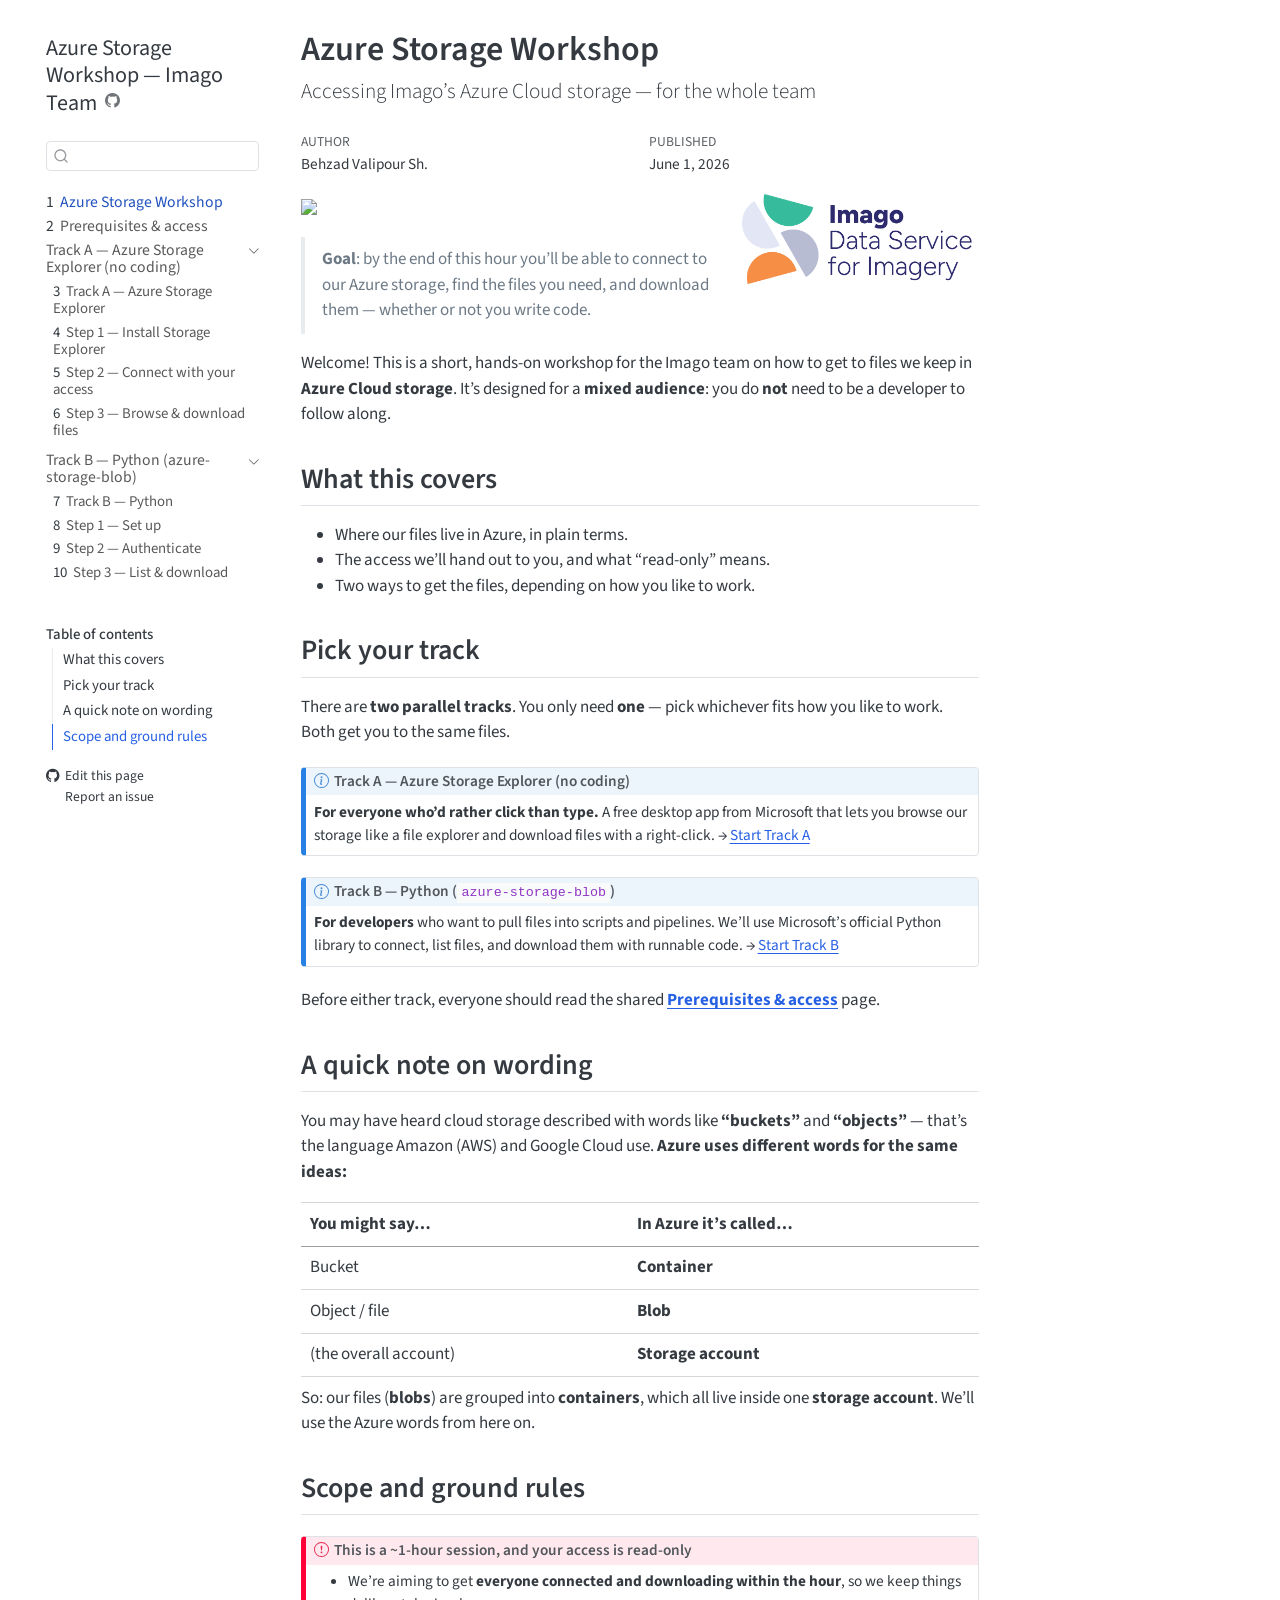
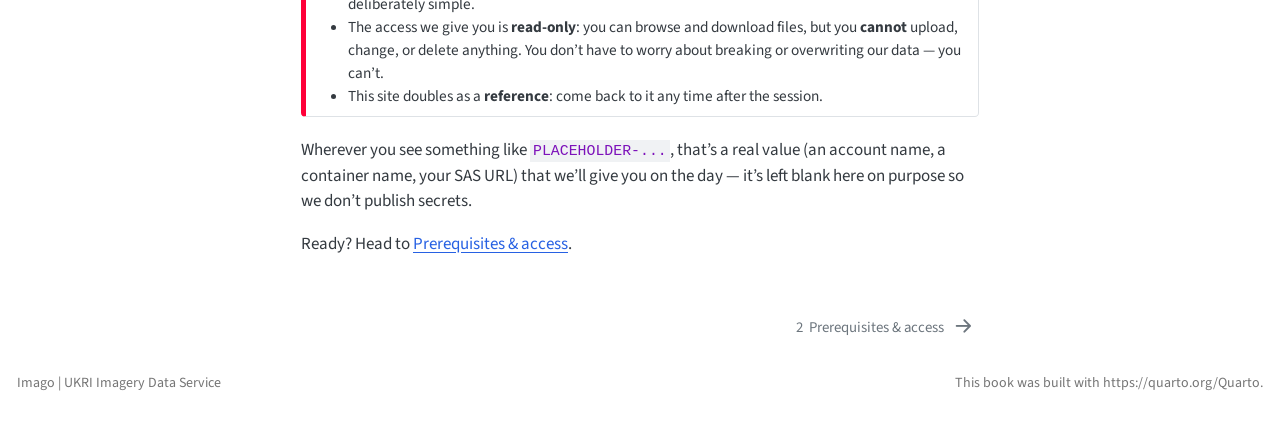
==== commit 3bc92397: "Refactor DOI badge display in index.html for improved layout" ====
--- a/docs/index.html
+++ b/docs/index.html
@@ -249,12 +249,7 @@
 
 
 <p><img src="assets/Imago-logo.png" title="Azure Storage Workshop — Imago Team" class="quarto-cover-image nolightbox img-fluid"></p>
-<div class="quarto-figure quarto-figure-center">
-<figure class="figure">
-<p><a href="https://doi.org/10.5281/zenodo.20494748"><img src="https://zenodo.org/badge/DOI/10.5281/zenodo.20494748.svg" class="img-fluid figure-img"></a></p>
-<figcaption>DOI</figcaption>
-</figure>
-</div>
+<p><a href="https://doi.org/10.5281/zenodo.20494748"><img src="https://zenodo.org/badge/DOI/10.5281/zenodo.20494748.svg" class="img-fluid"></a></p>
 <blockquote class="blockquote">
 <p><strong>Goal</strong>: by the end of this hour you’ll be able to connect to our Azure storage, find the files you need, and download them — whether or not you write code.</p>
 </blockquote>
